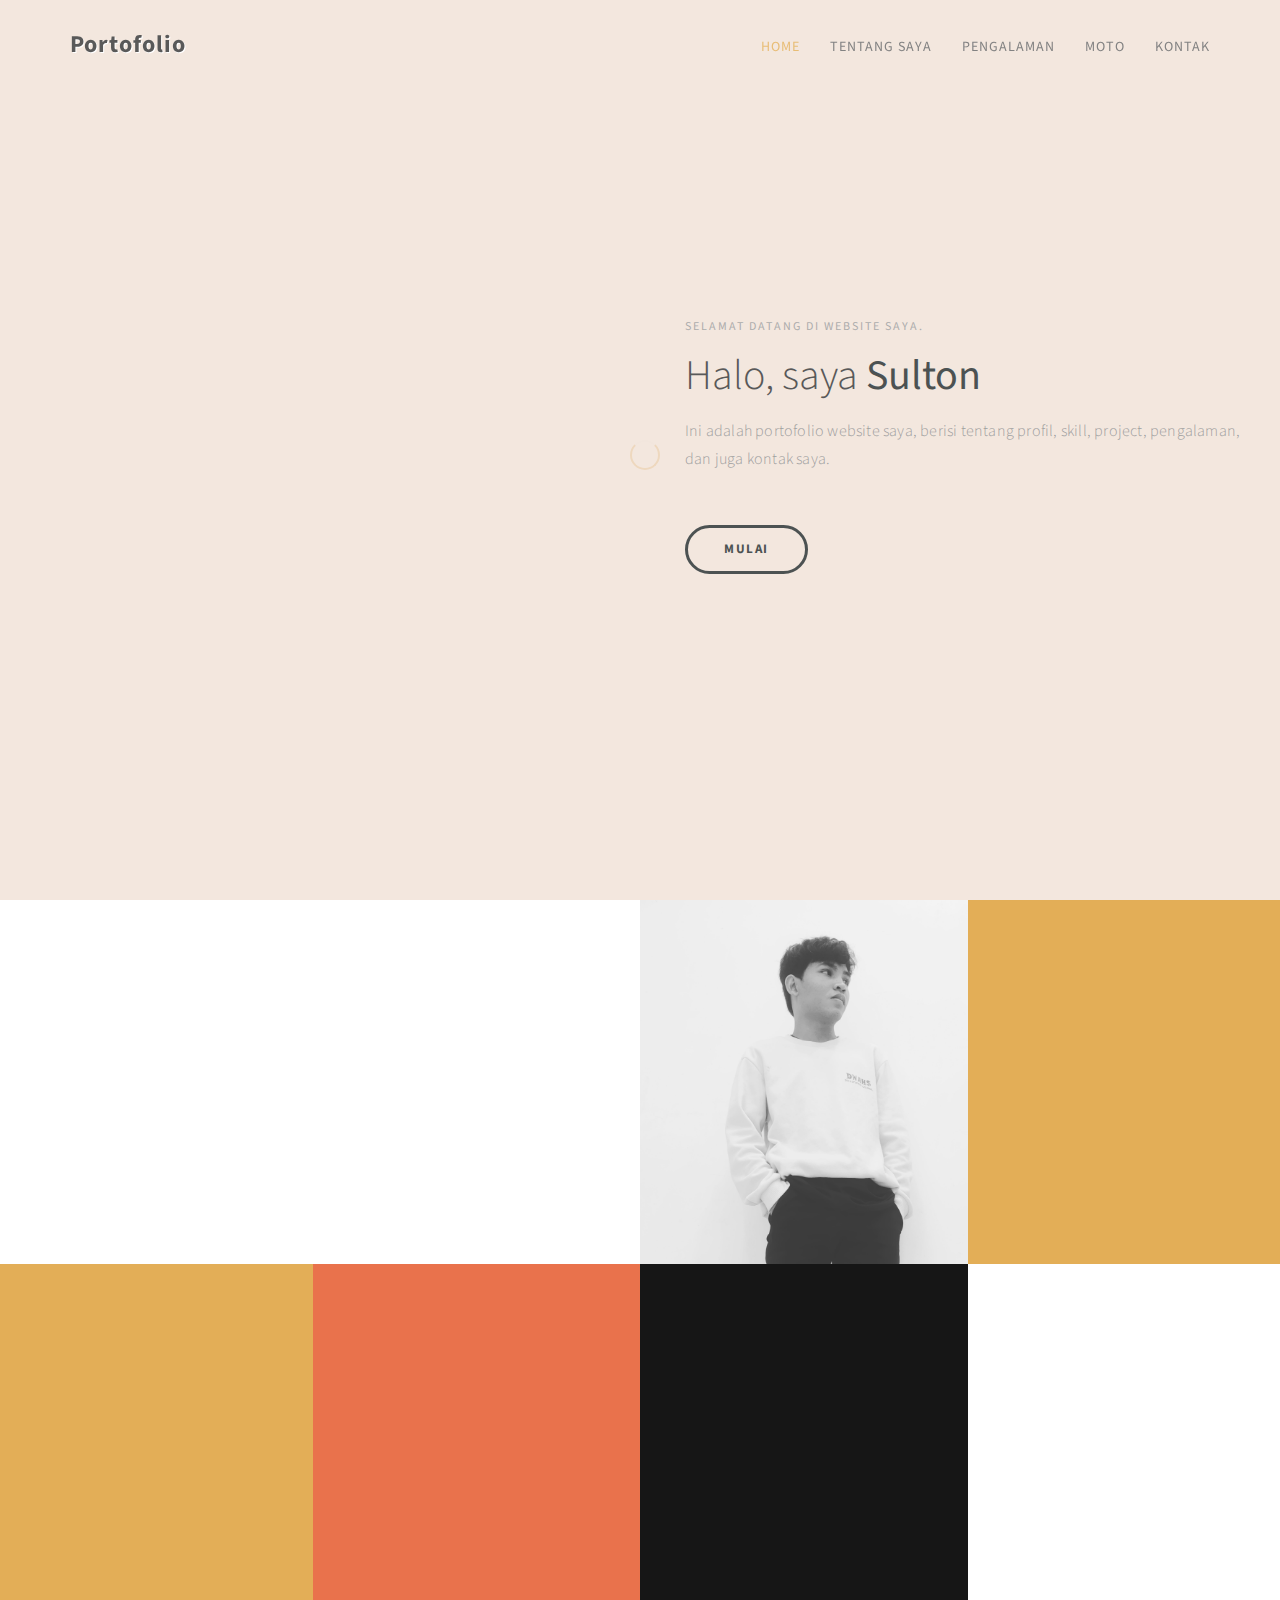
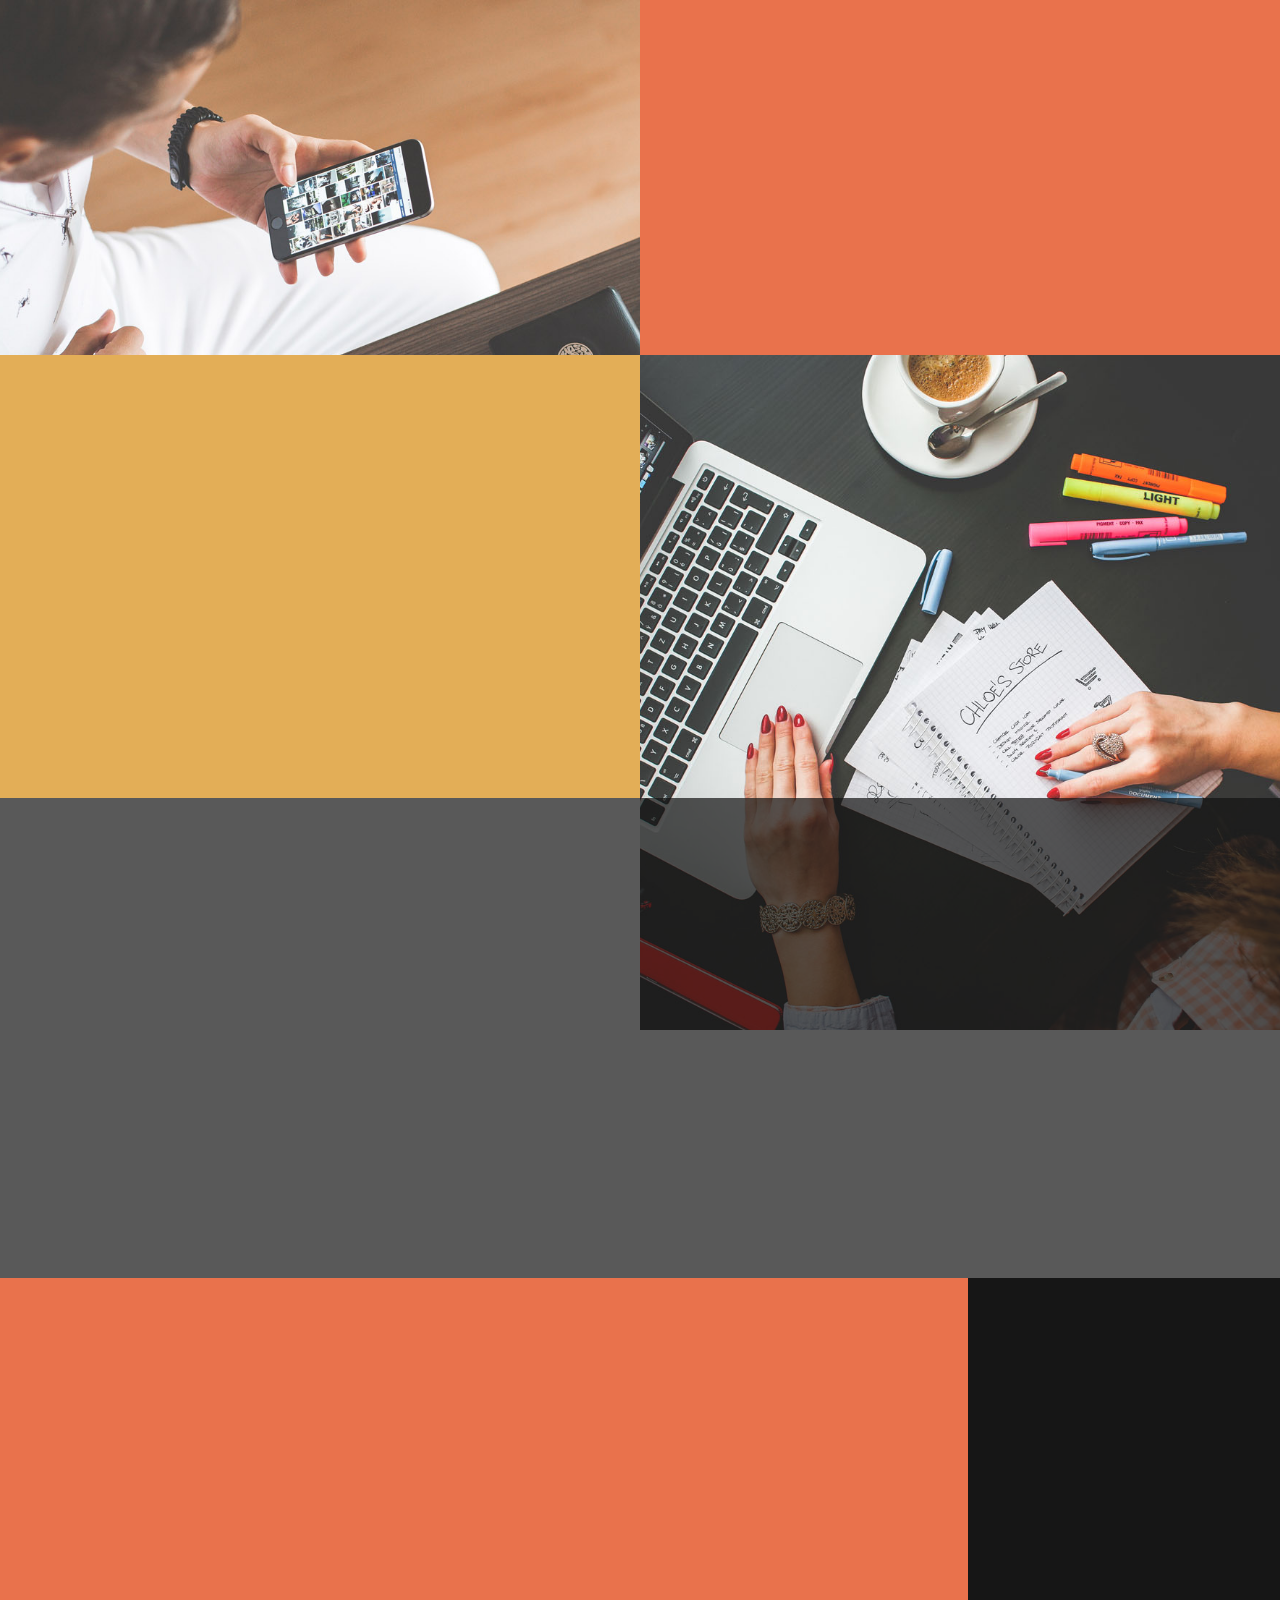
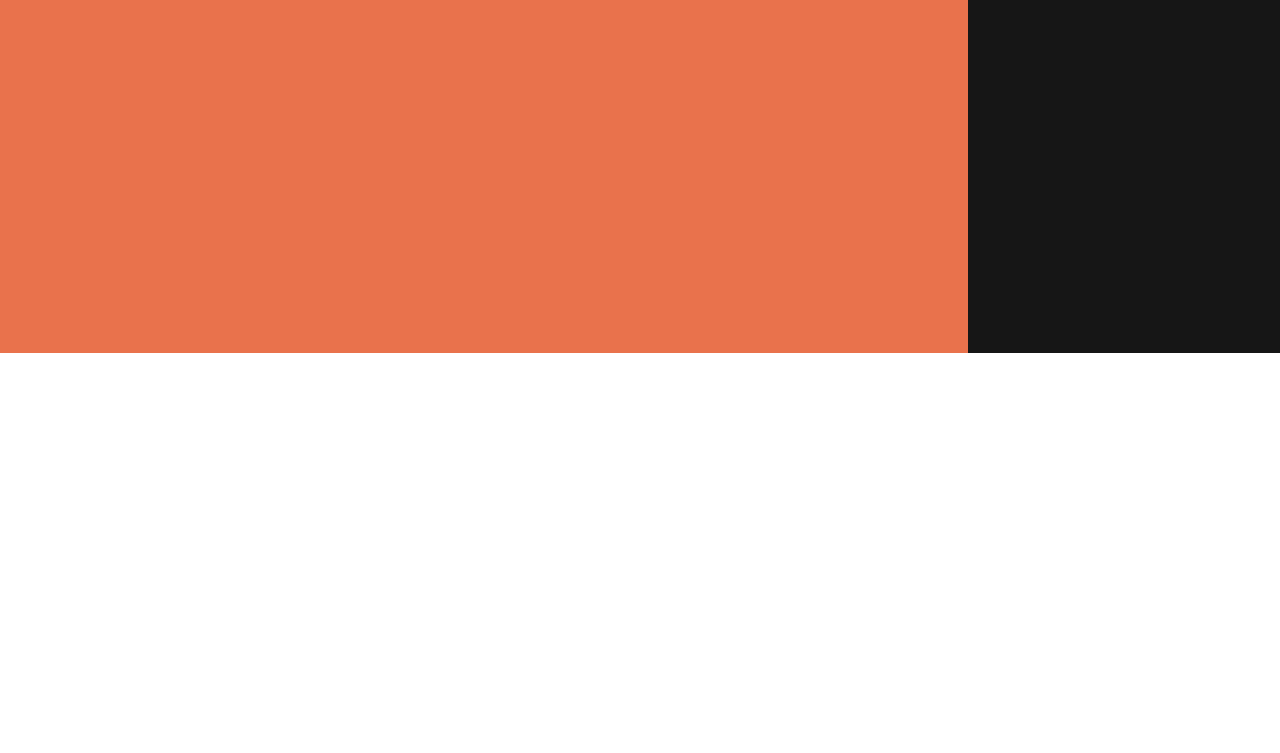
==== index.html @ 17293559 "Upload file" ====
<!DOCTYPE html>
<html lang="en">
<head>

<meta charset="UTF-8">
<meta http-equiv="X-UA-Compatible" content="IE=Edge">
<meta name="description" content="">
<meta name="keywords" content="">
<meta name="author" content="">
<meta name="viewport" content="width=device-width, initial-scale=1, maximum-scale=1">

<title>Portofolio - Yanuar Arga Sulthony</title>

<link rel="stylesheet" href="css/bootstrap.min.css">
<link rel="stylesheet" href="css/animate.css">
<link rel="stylesheet" href="css/font-awesome.min.css">
<link rel="stylesheet" href="css/templatemo-style.css">

<link href="https://fonts.googleapis.com/css?family=Source+Sans+Pro:300,400,700" rel="stylesheet">

</head>
<body data-spy="scroll" data-target=".navbar-collapse" data-offset="50">


<!-- PRE LOADER -->

<div class="preloader">
     <div class="spinner">
          <span class="spinner-rotate"></span>
     </div>
</div>


<!-- Navigation Section -->

<div class="navbar navbar-fixed-top custom-navbar" role="navigation">
     <div class="container">

          <!-- navbar header -->
          <div class="navbar-header">
               <button class="navbar-toggle" data-toggle="collapse" data-target=".navbar-collapse">
                    <span class="icon icon-bar"></span>
                    <span class="icon icon-bar"></span>
                    <span class="icon icon-bar"></span>
               </button>
               <a href="#" class="navbar-brand">Portofolio</a>
          </div>

          <div class="collapse navbar-collapse">
               <ul class="nav navbar-nav navbar-right">
                    <li><a href="#home" class="smoothScroll">Home</a></li>
                    <li><a href="#about" class="smoothScroll">Tentang Saya</a></li>
                    <li><a href="#experience" class="smoothScroll">Pengalaman</a></li>
                    <li><a href="#quotes" class="smoothScroll">Moto</a></li>
                    <li><a href="#contact" class="smoothScroll">Kontak</a></li>
               </ul>
          </div>

     </div>
</div>


<!-- Home Section -->

<section id="home" class="parallax-section">
     <div class="container">
          <div class="row">

               <div class="col-md-6 col-sm-6">
                    <div class="home-img"></div>
               </div>

               <div class="col-md-6 col-sm-6">
                    <div class="home-thumb">
                         <div class="section-title">
                              <h4 class="wow fadeInUp" data-wow-delay="0.3s">selamat datang di website saya.</h4>
                              <h1 class="wow fadeInUp" data-wow-delay="0.6s">Halo, saya <strong>Sulton</strong></h1>
                              <p class="wow fadeInUp" data-wow-delay="0.9s">Ini adalah portofolio website saya, berisi tentang profil, skill, project, pengalaman, dan juga kontak saya.</p>
                              
                              <a href="#about" class="wow fadeInUp smoothScroll section-btn btn btn-success" data-wow-delay="1.4s">Mulai</a>
                              
                         </div>
                    </div>
               </div>


          </div>
     </div>
</section>


<!-- About Section -->

<section id="about" class="parallax-section">
     <div class="container">
          <div class="row">

               <div class="col-md-6 col-sm-12">
                    <div class="about-thumb">
                         <div class="wow fadeInUp section-title" data-wow-delay="0.4s">
                              <h1>Perkenalan</h1>
                              <p class="color-yellow">Halo Semuanya!!</p>
                         </div>
                         <div class="wow fadeInUp" data-wow-delay="0.8s">
                              <p>Nama saya Yanuar Arga Sulthony, lahir di Kota Surabaya, Jawa Timur pada tanggal
                                   14 Januari 2003.
                              </p>
                              <p>Saya adalah seorang Fresh Graduate lulusan SMK jurusan Rekayasa Perangkat Lunak,
                                   yang lulus pada tahun 2021.
                              </p>
                         </div>
                    </div>
               </div>

               <div class="col-md-3 col-sm-6">
                    <div class="background-image about-img"></div>
               </div>

               <div class="bg-yellow col-md-3 col-sm-6">
                    <div class="skill-thumb">
                         <div class="wow fadeInUp section-title color-white" data-wow-delay="1.2s">
                              <h1>Skill Saya</h1>
                              <p class="color-white">Web Developer & Desain Grafis</p>
                         </div>

                         <div class=" wow fadeInUp skills-thumb" data-wow-delay="1.6s">
                         <strong>Coreldraw, Photoshop, Adobe Illustrator</strong>
                              <span class="color-white pull-right">85%</span>
                                   <div class="progress">
                                        <div class="progress-bar progress-bar-primary" role="progressbar" aria-valuenow="90" aria-valuemin="0" aria-valuemax="100" style="width: 85%;"></div>
                                   </div>

                         <strong>Backend (PHP & MySQL)</strong>
                              <span class="color-white pull-right">70%</span>
                                   <div class="progress">
                                        <div class="progress-bar progress-bar-primary" role="progressbar" aria-valuenow="70" aria-valuemin="0" aria-valuemax="100" style="width: 70%;"></div>
                                   </div>

                         <strong>HTML5 & CSS3</strong>
                              <span class="color-white pull-right">80%</span>
                                   <div class="progress">
                                        <div class="progress-bar progress-bar-primary" role="progressbar" aria-valuenow="80" aria-valuemin="0" aria-valuemax="100" style="width: 80%;"></div>
                                   </div>
                         </div>

                    </div>
               </div>

          </div>
     </div>
</section>


<!-- Service Section -->

<section id="service" class="parallax-section">
     <div class="container">
          <div class="row">

               <div class="bg-yellow col-md-3 col-sm-6">
                    <div class="wow fadeInUp color-white service-thumb" data-wow-delay="0.8s">
                         <i class="fa fa-desktop"></i>
                              <h3>Desain Grafis</h3>
                              <p class="color-white">Saya mampu embuat sebuah desain poster, flyer, kemasan, logo, dan juga desain lainnya.</p>
                    </div>
               </div>

               <div class="col-md-3 col-sm-6">
                    <div class="wow fadeInUp color-white service-thumb" data-wow-delay="1.2s">
                         <i class="fa fa-paper-plane"></i>
                              <h3>Media Marketing</h3>
                              <p class="color-white">Saya mampu memasarkan sebuah produk melalui sebuah sosial media seperti instagram.</p>
                    </div>
               </div>

               <div class="bg-dark col-md-3 col-sm-6">
                    <div class="wow fadeInUp color-white service-thumb" data-wow-delay="1.6s">
                         <i class="fa fa-table"></i>
                              <h3>Software</h3>
                              <p class="color-white">Saya pernah membuat beberapa software sederhana seperti absen mahasiswa.</p>
                    </div>
               </div>

               <div class="bg-white col-md-3 col-sm-6">
                    <div class="wow fadeInUp service-thumb" data-wow-delay="1.8s">
                         <i class="fa fa-html5"></i>
                              <h3>Coding</h3>
                              <p>Saya mampu membuat website dengan menggunakan html,css serta Php dan SQL</p>
                    </div>
               </div>

          </div>
     </div>
</section>


<!-- Experience Section -->

<section id="experience" class="parallax-section">
     <div class="container">
          <div class="row">

               <div class="col-md-6 col-sm-6">
                    <div class="background-image experience-img"></div>
               </div>

               <div class="col-md-6 col-sm-6">
                    <div class="color-white experience-thumb">
                         <div class="wow fadeInUp section-title" data-wow-delay="0.8s">
                              <h1>Pengalaman Saya</h1>
                              <p class="color-white">Perusahaan sebelumnya dan Pekerjaan Saya.</p>
                         </div>

                         <div class="wow fadeInUp color-white media" data-wow-delay="1.2s">
                              <div class="media-object media-left">
                                   <i class="fa fa-laptop"></i>
                              </div>
                              <div class="media-body">
                                   <h3 class="media-heading">Web Developer - PT Quantum Leap<small> <br>2019 Dec - 2020 Mar</small></h3>
                                   <p class="color-white">Pengalaman pertama saya adalah magang di sebuah perusahan Software House (PT Quantum Leap) sebagai web developer.</p>
                              </div>
                         </div>
                         <!--
                         <div class="wow fadeInUp color-white media" data-wow-delay="1.6s">
                              <div class="media-object media-left">
                                   <i class="fa fa-laptop"></i>
                              </div>
                              <div class="media-body">
                                   <h3 class="media-heading">Web Designer <small>2015 Oct - 2017 Jan</small></h3>
                                   <p class="color-white">Lorem ipsum dolor sit amet, consectetur adipisicing elit.</p>
                              </div>
                         </div>
                         -->
                    </div>
               </div>

          </div>
     </div>
</section>


<!-- Education Section -->

<section id="education" class="parallax-section">
     <div class="container">
          <div class="row">

               <div class="col-md-6 col-sm-6">
                    <div class="color-white education-thumb">
                         <div class="wow fadeInUp section-title" data-wow-delay="0.8s">
                              <h1>Pendidikan Saya</h1>
                              <p class="color-white">Pendidikan Saya Sebelumnya.</p>
                         </div>

                         <div class="wow fadeInUp color-white media" data-wow-delay="1.2s">
                              <div class="media-object media-left">
                                   <i class="fa fa-laptop"></i>
                              </div>
                              <div class="media-body">
                                   <h3 class="media-heading">SMK 17 Agustus 1945 <small>2018 Jul - 2021 Jun</small></h3>
                                   <p class="color-white">Pendidikan terakhir saya adalah SMK jurusan Rekayasa Perangkat Lunak </p>
                              </div>
                         </div>

                         <div class="wow fadeInUp color-white media" data-wow-delay="1.6s">
                              <div class="media-object media-left">
                                   <i class="fa fa-laptop"></i>
                              </div>
                              <div class="media-body">
                                   <h3 class="media-heading">Pelatihan Desain Grafis <small>2022 Sep - 2022 Oct</small></h3>
                                   <p class="color-white">Selain pendidikan sekolah saya mengikuti pelatihan Kerja dari DISNAKER Surabaya pada bidang Desain Grafis</p>
                              </div>
                         </div>

                    </div>
               </div>

               <div class="col-md-6 col-sm-6">
                    <div class="background-image education-img"></div>
               </div>

          </div>
     </div>
</section>


<!-- Quotes Section -->

<section id="quotes" class="parallax-section">
     <div class="overlay"></div>
     <div class="container">
          <div class="row">

               <div class="col-md-offset-1 col-md-10 col-sm-12">
                    <i class="wow fadeInUp fa fa-star" data-wow-delay="0.6s"></i>
                    <h2 class="wow fadeInUp" data-wow-delay="0.8s">Jangan biarkan manusia menatap langit penuh harap, biarkan langit gelap selamanya.</h2>
                    <p class="wow fadeInUp" data-wow-delay="1s">Quotes di atas merupakan moto hidup saya, yang terinspirasi oleh komunitas Surabaya Hacker Link.</p>
               </div>

          </div>
     </div>
</section>


<!-- Contact Section -->

<section id="contact" class="parallax-section">
     <div class="container">
          <div class="row">

               <div class="col-md-6 col-sm-12">
                    <div class="contact-form">
                         <div class="wow fadeInUp section-title" data-wow-delay="0.2s">
                              <h1 class="color-white">Say hello..</h1>
                              <p class="color-white">Silahkan kirimi saya pesan jika ada yang ingin anda tanyakan.</p>
                         </div>

                         <div id="contact-form">
                              <form action="mailto:sultoncungkring38@gmail.com" method="post">
                                   <div class="wow fadeInUp" data-wow-delay="1s">
                                        <input name="fullname" type="text" class="form-control" id="fullname" placeholder="Your Name">
                                   </div>
                                   <div class="wow fadeInUp" data-wow-delay="1.2s">
                                        <input name="email" type="email" class="form-control" id="email" placeholder="Your Email">
                                   </div>
                                   <div class="wow fadeInUp" data-wow-delay="1.4s">
                                        <textarea name="message" rows="5" class="form-control" id="message" placeholder="Write your message..."></textarea>
                                   </div>
                                   <div class="wow fadeInUp col-md-6 col-sm-8" data-wow-delay="1.6s">
                                        <input name="submit" type="submit" class="form-control" id="submit" value="Send">
                                   </div>
                              </form>
                         </div>

                    </div>
               </div>

               <div class="col-md-3 col-sm-6">
                    <div class="background-image contact-img"></div>
               </div>

               <div class="bg-dark col-md-3 col-sm-6">
                    <div class="contact-thumb">
                         <div class="wow fadeInUp contact-info" data-wow-delay="0.6s">
                              <h3 class="color-white">Visit my office</h3>
                              <p> - </p>
                         </div>

                         <div class="wow fadeInUp contact-info" data-wow-delay="0.8s">
                              <h3 class="color-white">Contact.</h3>
                              <p><i class="fa fa-phone"></i> +62 838 5170 2240</p>
                              <p><i class="fa fa-envelope-o"></i> <a href="mailto:sultoncungkring38@gmail.com">sulton@gmail.com</a></p>
                              <p><i class="fa fa-globe"></i> <a href="https://www.cyberton.my.id">cyberton.my.id</a></p>
                         </div>

                    </div>
               </div>

          </div>
     </div>
</section>


<!-- Footer Section -->

<footer>
	<div class="container">
		<div class="row">

               <div class="col-md-12 col-sm-12">
                    <div class="wow fadeInUp footer-copyright" data-wow-delay="1.8s">
                         <p>Copyright &copy; 2022 Cyberton
                    
                    | Design: TemplateMo</p>
                    </div>
				<ul class="wow fadeInUp social-icon" data-wow-delay="2s">
                         <li><a href="#" class="fa fa-facebook"></a></li>
                         <li><a href="#" class="fa fa-twitter"></a></li>
                         <li><a href="#" class="fa fa-google-plus"></a></li>
                         <li><a href="#" class="fa fa-dribbble"></a></li>
                         <li><a href="#" class="fa fa-linkedin"></a></li>
                    </ul>
               </div>
			
		</div>
	</div>
</footer>

<!-- SCRIPTS -->

<script src="js/jquery.js"></script>
<script src="js/bootstrap.min.js"></script>
<script src="js/jquery.parallax.js"></script>
<script src="js/smoothscroll.js"></script>
<script src="js/wow.min.js"></script>
<script src="js/custom.js"></script>

</body>
</html>
---- css/templatemo-style.css ----
body {
	background: #ffffff;
    font-family: 'Source Sans Pro', sans-serif;
    font-style: normal;
	font-weight: 300;
    overflow-x: hidden;
}

html,body {
  width: 100%;
  height: 100%;
}


/*---------------------------------------
    Typorgraphy              
-----------------------------------------*/

h1,h2,h3,h4,h5,h6 {
  font-style: normal;
  font-weight: 300;
}

h1,h2,h3 {
  font-weight: 300;
}

h1 {
  font-size: 42px;
  padding-bottom: 14px;
  margin-bottom: 0px;
}

h2 {
  font-size: 42px;
  line-height: 52px;
  margin-top: 0px;
}

h3 {
  font-size: 26px;
  line-height: 32px;
  padding-bottom: 6px;
}

h4 {
  color: #999;
  font-size: 12px;
  font-weight: normal;
  letter-spacing: 2px;
  text-transform: uppercase;
  padding-top: 6px;
}

h5 {
  color: #666666;
}

strong {
  color: #232B2B;
  font-weight: normal;
}

p {
    color: #888;
    font-size: 16px;
    font-weight: 300;
    line-height: 28px;
    letter-spacing: 0.2px;
}

.section-btn {
  background-color: transparent;
  border: 3px solid #232B2B;
  border-radius: 100px;
  color: #232B2B;
  font-size: 13px;
  font-weight: bold;
  letter-spacing: 1.6px;
  padding: 12px 36px;
  margin-top: 42px;
  transition: all 0.4s ease-in-out;
  text-transform: uppercase;
}

.section-btn:hover {
  background: #E3AE57;
  border-color: transparent;
  color: #ffffff;
}

.btn-success:focus {
  background-color: #000;
  border-color: transparent;
}

.parallax-section {
  background-attachment: fixed !important;
  background-size: cover !important;
}

.section-title {
  position: relative;
  padding-bottom: 22px;
}

#about,
#service,
#experience,
#education,
#contact {
  position: relative;
}

#home .container,
#about .container, 
#experience .container,
#service .container,
#education .container,
#contact .container {
  width: 100%;
  padding: 0;
  margin: 0;
}

#experience .experience-thumb,
#education .education-thumb  {
  padding: 22px 42px 42px 42px;
}

#service,
#quotes,
footer {
  text-align: center;
}

#experience,
#education {
  background: #E9724C;
}

.background-image {
    background-position: 50% 50% !important;
    background-size: cover !important;
    width: 100%;
    height: 100%;
    min-height: 75vh;
    position: absolute;
    top: 0;
    right: 0;
    bottom: 0;
    left: 0;
}

.color-white {
  color: #ffffff;
}

.color-yellow {
  color: #E3AE57;
}

.bg-yellow {
  background: #E3AE57;
}

.bg-white {
  background: #ffffff;
}

.bg-dark {
  background: #161616;
}



/*---------------------------------------
    General               
-----------------------------------------*/

html{
  -webkit-font-smoothing: antialiased;
}

a {
  color: #E3AE57;
  -webkit-transition: 0.5s;
  -o-transition: 0.5s;
  transition: 0.5s;
  text-decoration: none !important;
}
a:hover, a:active, a:focus {
  color: #E3AE57;
  outline: none;
}

* {
  -webkit-box-sizing: border-box;
  -moz-box-sizing: border-box;
  box-sizing: border-box;
}

*:before,
*:after {
  -webkit-box-sizing: border-box;
  -moz-box-sizing: border-box;
  box-sizing: border-box;
}



/*---------------------------------------
    Preloader section              
-----------------------------------------*/

.preloader {
  position: fixed;
  top: 0;
  left: 0;
  width: 100%;
  height: 100%;
  z-index: 99999;
  display: flex;
  flex-flow: row nowrap;
  justify-content: center;
  align-items: center;
  background: none repeat scroll 0 0 #ffffff;
}

.spinner {
  border: 1px solid transparent;
  border-radius: 5px;
  position: relative;
}

.spinner:before {
  content: '';
  box-sizing: border-box;
  position: absolute;
  top: 50%;
  left: 50%;
  width: 30px;
  height: 30px;
  margin-top: -10px;
  margin-left: -10px;
  border-radius: 50%;
  border: 2px solid #E3AE57;
  border-top-color: #f9f9f9;
  animation: spinner .6s linear infinite;
}

@-webkit-@keyframes spinner {
  to {transform: rotate(360deg);}
}

@keyframes spinner {
  to {transform: rotate(360deg);}
}



/*---------------------------------------
    Navigation section              
-----------------------------------------*/

.custom-navbar {
    margin-bottom: 0;
    background-color: #ffffff;
}

.custom-navbar .navbar-brand {
    color: #333;
	text-shadow: 1px 1px #fff;
    font-weight: bold;
    font-size: 24px;
    line-height: 35px;
    letter-spacing: 1px;
}

.custom-navbar .nav li a {
    color: #666;
    font-size: 14px;
    font-weight: 400;
    letter-spacing: 1px;
    text-transform: uppercase;
    line-height: 40px;
    transition: all 0.4s ease-in-out;
}

.custom-navbar .nav li a:hover {
    background: transparent;
    color: #E3AE57;
}

.custom-navbar .navbar-nav > li > a:hover,
.custom-navbar .navbar-nav > li > a:focus {
  background-color: transparent;
}

.custom-navbar .nav li.active > a {
    background-color: transparent;
    color: #E3AE57;
}

.custom-navbar .navbar-toggle {
    border: none;
    padding-top: 10px;
}

.custom-navbar .navbar-toggle {
    background-color: transparent;
}

.custom-navbar .navbar-toggle .icon-bar {
    background: #E3AE57;
    border-color: transparent;
}

@media(min-width:768px) {
    .custom-navbar {
        padding: 12px 0;
        border-bottom: 0;
        background: 0 0; 
    }
    .custom-navbar.top-nav-collapse {
        background: #ffffff;
        box-shadow: 0px 2px 8px 0px rgba(50, 50, 50, 0.08);
        padding: 0;
    }

}



/*---------------------------------------
    Home section              
-----------------------------------------*/

#home h1 {
  padding-bottom: 18px;
}

#home .col-md-6 {
  background: #f1e2d7;
/* light blue color: #c3eafd; */
  padding-right: 0;
  padding-left: 0;
}

#home .home-img {
  background: url('../images/sul3.jpg') no-repeat;
  background-size: cover;
  background-position: 50% 50%;
  width: 100%;
  height: 100vh;
}

#home .home-thumb {
  display: -webkit-box;
  display: -webkit-flex;
  display: -ms-flexbox;
  display: flex;
  -webkit-box-align: center;
  -webkit-align-items: center;
  -ms-flex-align: center;
  align-items: center;
  height: 100vh;
  padding: 0 45px 0 45px;
}



/*---------------------------------------
   About section              
-----------------------------------------*/

#about .about-img {
    background: url('../images/sul4.jpg') no-repeat;
}

#about .about-thumb,
#about .skill-thumb {
  padding: 22px 32px 32px 32px;
}

#about .progress {
  background: #ffffff;
  border-radius: 0px;
  box-shadow: none;
  height: 2px;
}

#about .progress-bar-primary {
  background: #232B2B;
}

#about strong,
#about span {
  font-weight: bold;
  display: inline-block;
  padding-bottom: 8px;
}



/*---------------------------------------
    Service section              
-----------------------------------------*/

#service {
  background: #E9724C;
}

#service p {
  font-size: 18px;
  line-height: 30px;
}

#service .service-thumb {
  padding: 52px 22px 52px 22px;
}

#service .service-thumb .fa {
  font-size: 42px;
  padding-bottom: 22px;
}



/*---------------------------------------
    Experience section              
-----------------------------------------*/

#experience .experience-img {
  background: url('../images/experience-img.jpg') no-repeat;
}

#experience .media-heading {
  margin-bottom: 0px;
}

#experience .media .fa {
  font-size: 42px;
  margin-right: 14px;
}

#experience small {
  color: #633;
  font-weight: bold;
}

/*---------------------------------------
    Education section              
-----------------------------------------*/

#education {
  background: #E3AE57;
}

#education .education-img {
  background: url('../images/education-img.jpg') no-repeat;
}

#education .media-heading {
  margin-bottom: 0px;
}

#education .media .fa {
  font-size: 42px;
  margin-right: 14px;
}

#education small {
  color: #886D1E;
  font-weight: bold;
}



/*---------------------------------------
   Quotes section              
-----------------------------------------*/

#quotes {
    background: url('../images/quotes-bg.jpg') 50% 0 repeat-y fixed;
    background-size: cover;
    background-position: center center;
    color: #ffffff;
    position: relative;
    padding: 100px 0px;
}

#quotes .overlay {
    background: #121212;
    width: 100%;
    height: 100%;
    position: absolute;
    top: 0;
    opacity: 0.7;
}

#quotes .fa {
  font-size: 42px;
  margin-top: 32px;
  margin-bottom: 22px;
}

#quotes p {
  padding-top: 32px;
}


/*---------------------------------------
    Contact section              
-----------------------------------------*/

#contact {
  background: #E9724C;
}

#contact .contact-form,
#contact .contact-thumb {
  padding: 22px 32px 22px 32px;
  min-height: 75vh;
}

#contact .contact-img {
  background: url('../images/sul2.jpg') no-repeat;
  min-height: 75vh;
}

#contact .contact-info {
  padding-top: 6px;
  padding-bottom: 6px;
}

#contact .form-control::-moz-placeholder{color:#ffffff;opacity:1}
#contact .form-control:-ms-input-placeholder{color:#ffffff}
#contact .form-control::-webkit-input-placeholder{color:#ffffff}

#contact .form-control {
  background: transparent;
  border: none;
  border-bottom: 1px solid #E3AE57;
  border-radius: 0px;
  box-shadow: none;
  color: #ffffff;
  font-size: 18px;
  margin-top: 10px;
  margin-bottom: 25px;
  transition: all 0.4s ease-in-out;
}

#contact .form-control:focus {
  border-bottom-color: #ffffff;
}

#contact input {
  height: 45px;
}

#contact input[type="submit"] {
  background: #ffffff;
  border: 2px solid transparent;
  border-radius: 40px;
  color: #161616;
  padding-bottom: 10px;
}

#contact input[type="submit"]:hover {
  background: transparent;
  border-color: #ffffff;
  color: #ffffff;
}

#contact .fa {
  padding-right: 10px;
}



/*---------------------------------------
   Footer section              
-----------------------------------------*/

footer {
    padding: 140px 0px;
}



/*---------------------------------------
   Social icon             
-----------------------------------------*/

.social-icon {
    position: relative;
    padding: 0;
    margin: 0;
    text-align: center;
}

.social-icon li {
    display: inline-block;
    list-style: none;
}

.social-icon li a {
    border: 2px solid transparent;
    color: #999;
    border-radius: 100px;
    cursor: pointer;
    font-size: 16px;
    text-decoration: none;
    transition: all 0.4s ease-in-out;
    width: 50px;
    height: 50px;
    line-height: 50px;
    text-align: center;
    vertical-align: middle;
    position: relative;
    margin: 22px 4px 10px 4px;
}

.social-icon li a:hover {
    background: #E3AE57;
    border-color: #ffffff;
    color: #ffffff;
    transform: scale(1.1);
}



/*---------------------------------------
   Mobile Responsive         
-----------------------------------------*/

@media only screen and (max-width: 580px) {
  h1 {
    font-size: 32px;
  }

  h2 {
    font-size: 28px;
    line-height: inherit;
  }

  h3 {
    font-size: 22px;
    line-height: inherit;
  }
}

@media only screen and (max-width: 767px) {
  .custom-navbar .navbar-brand {
    line-height: 18px;
  }

  #home .home-thumb {
    height: auto;
    padding-top: 32px;
    padding-bottom: 12px;
  }

  #home .container,
  #about .container, 
  #experience .container,
  #service .container,
  #education .container,
  #contact .container {
    padding-right: 15px;
    padding-left: 15px;
  }

  #about .col-md-3,
  #experience .col-md-6,
  #education .col-md-6,
  #contact .col-md-3 {
    padding: 0;
    margin: 0;
  }

  .background-image {
    position: relative;
    min-height: 65vh;
  }
}

@media only screen and (max-width: 1024px) {
  .section-title {
    padding-bottom: 12px;
  }

  footer {
    padding: 40px 0;
  }
}
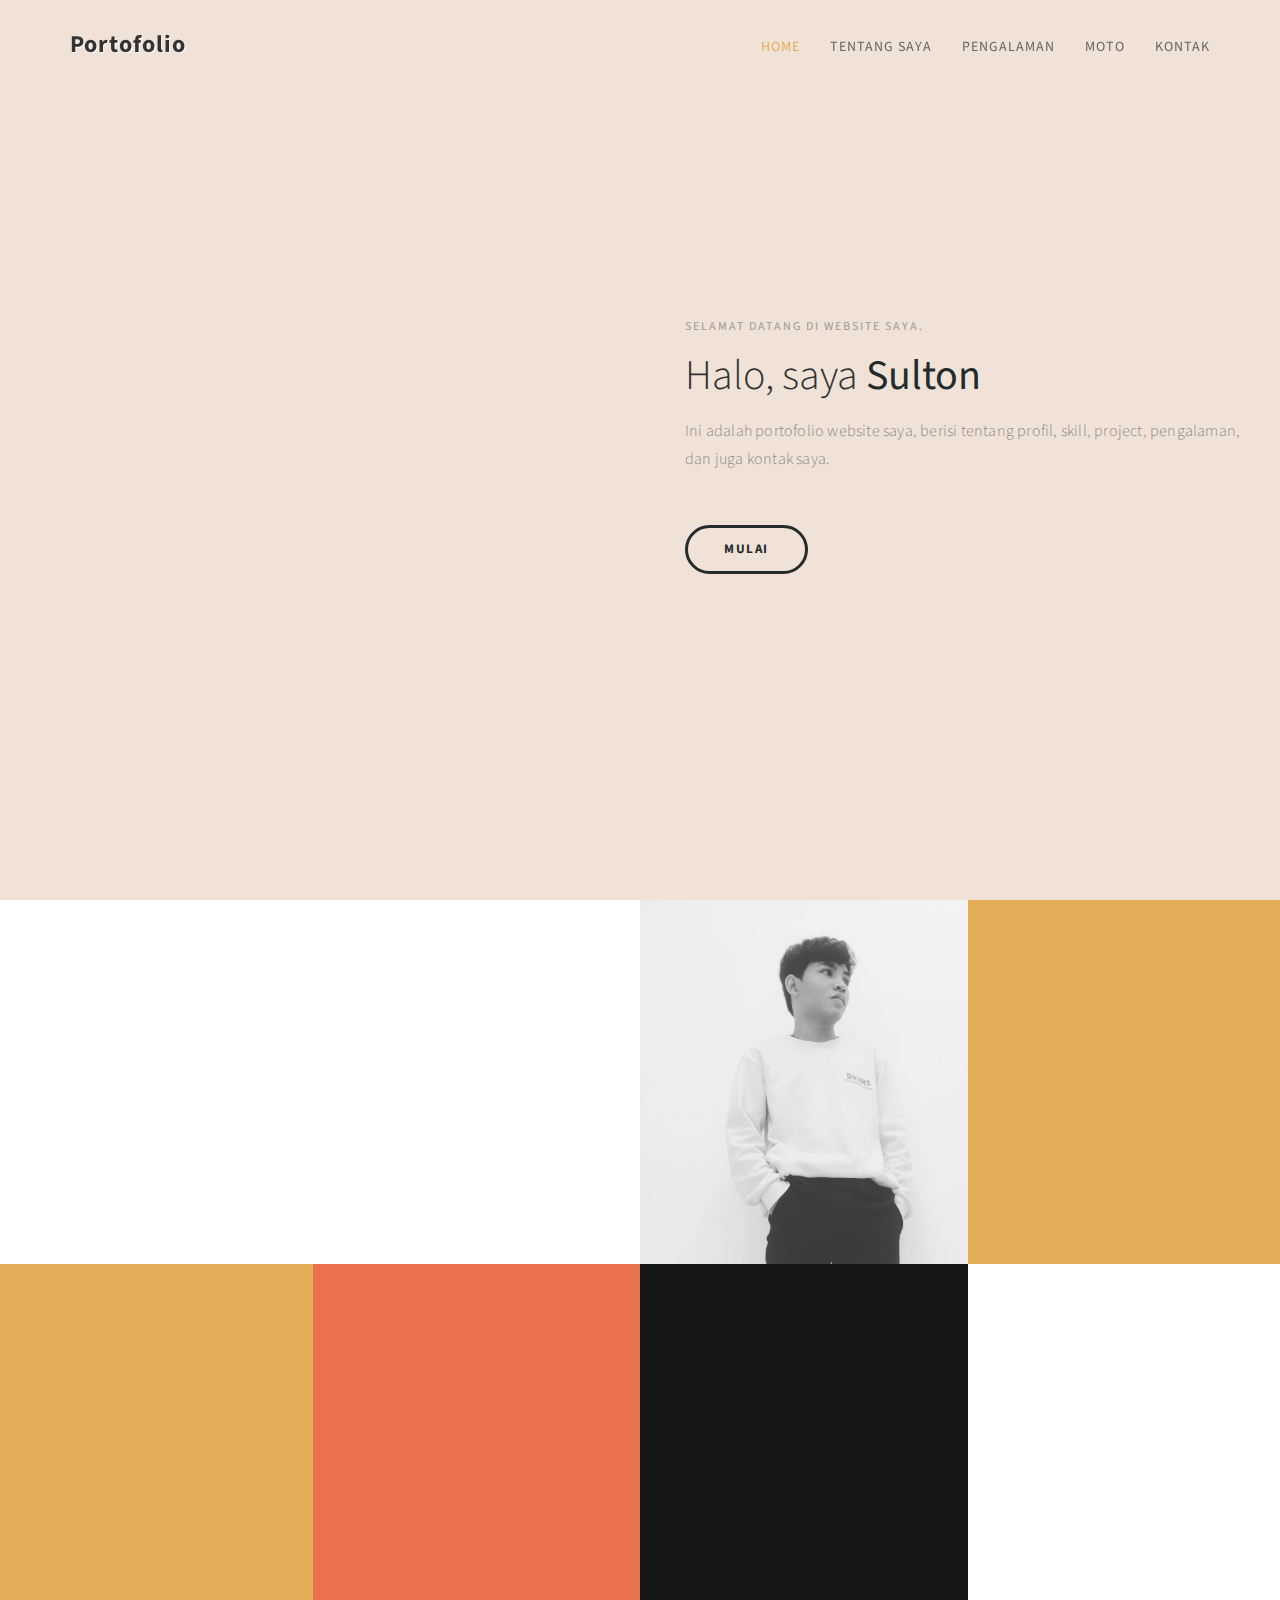
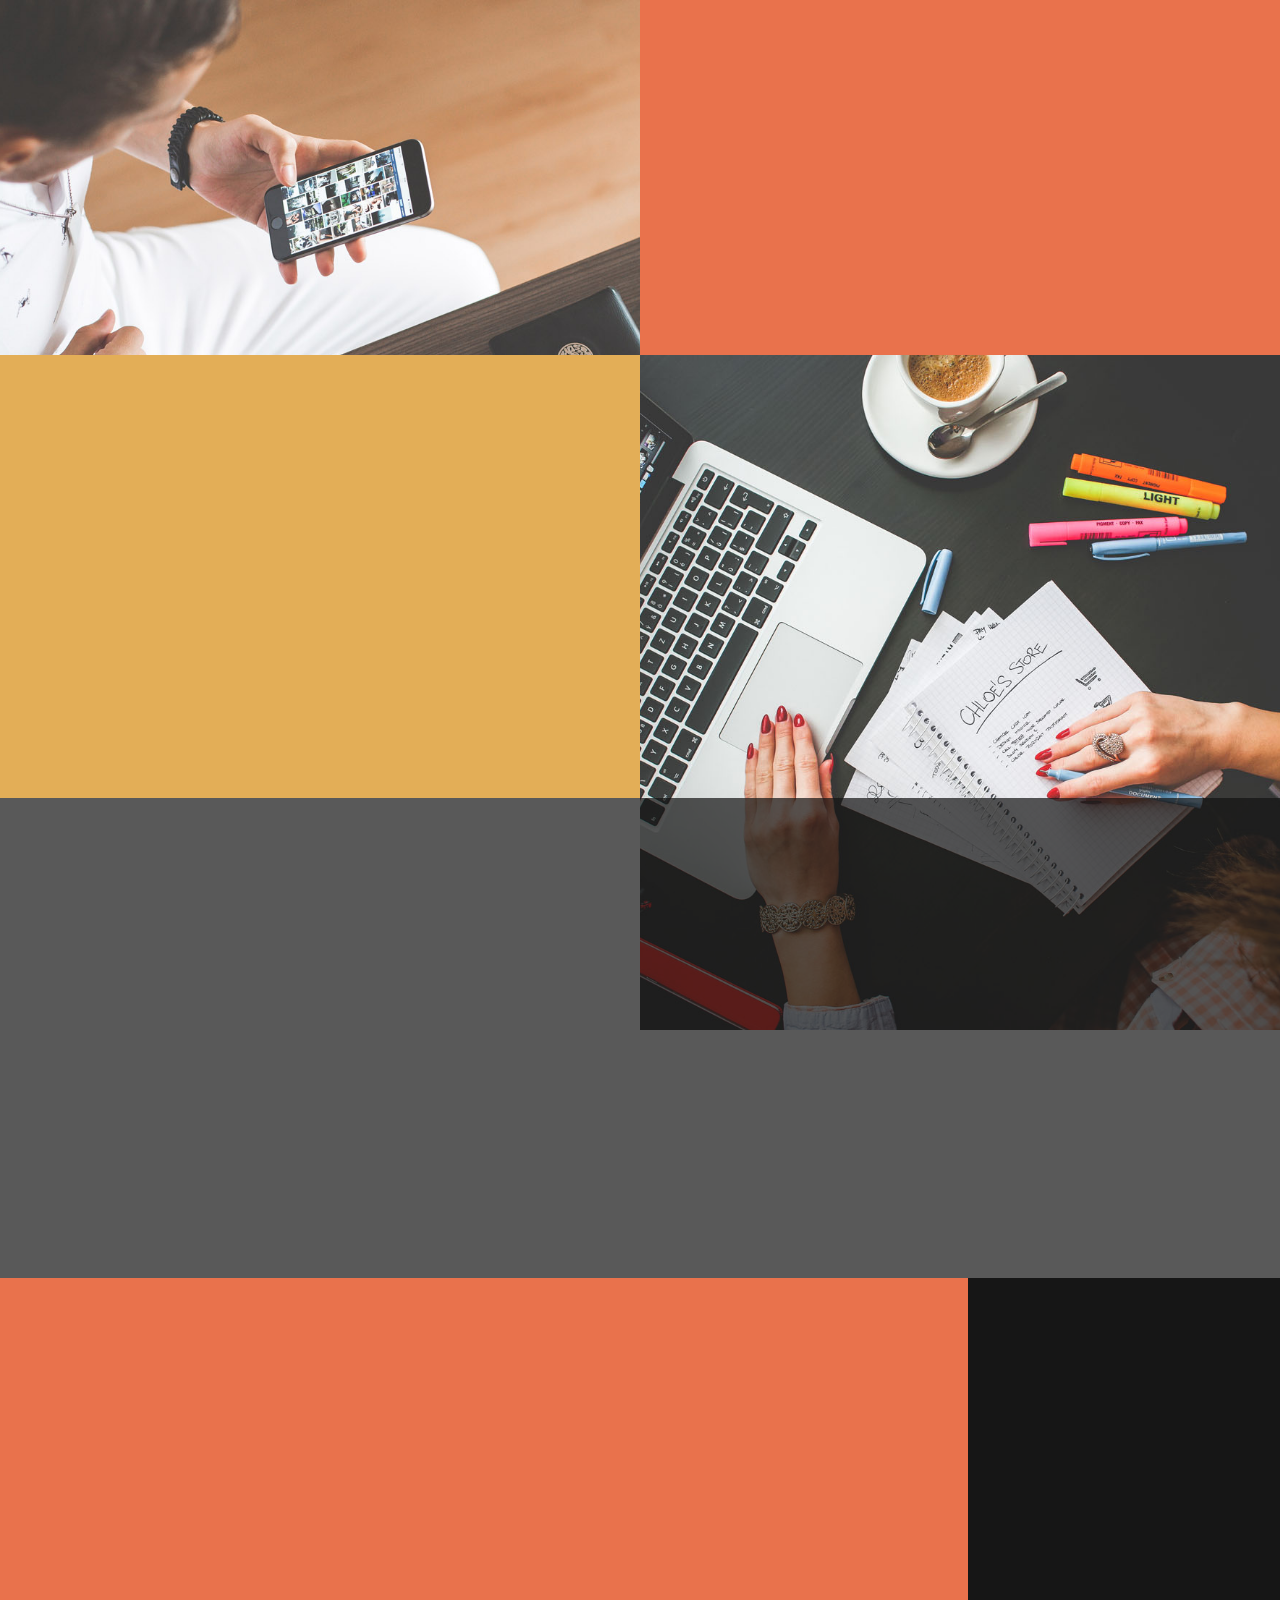
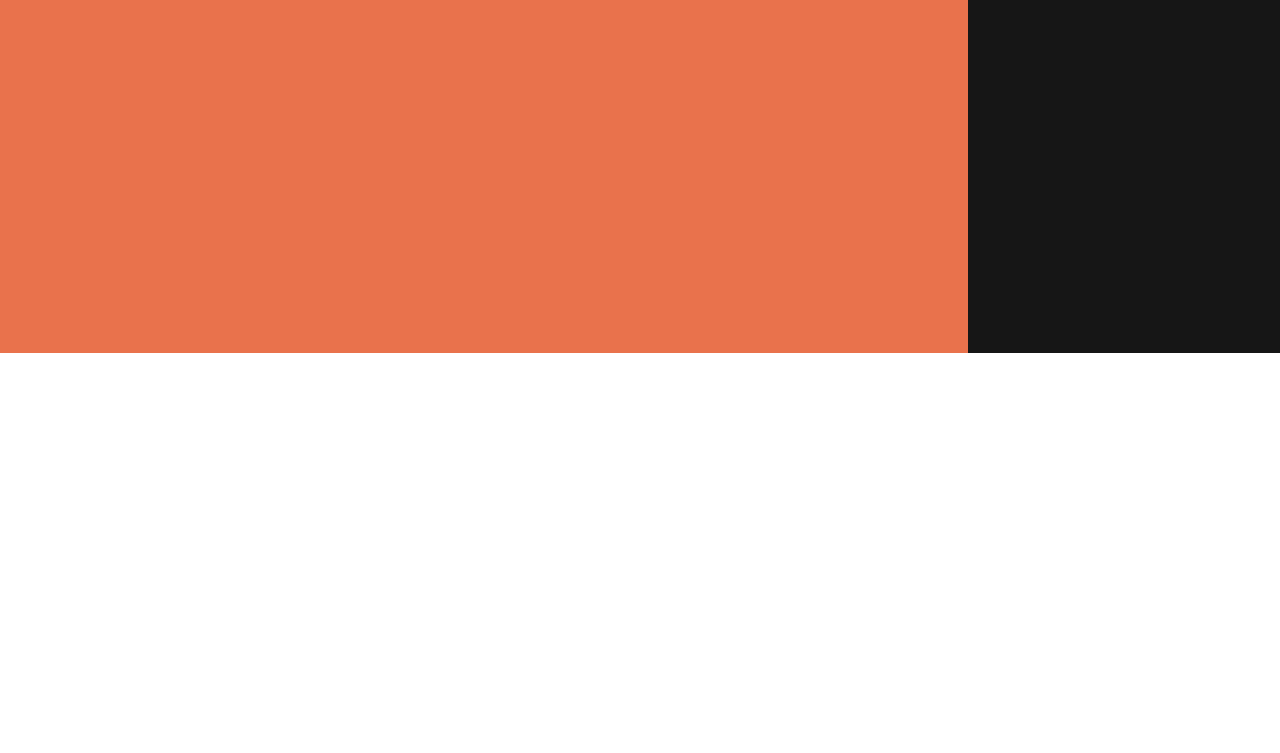
==== commit 62a1d278: "Update index.html" ====
--- a/index.html
+++ b/index.html
@@ -4,9 +4,9 @@
 
 <meta charset="UTF-8">
 <meta http-equiv="X-UA-Compatible" content="IE=Edge">
-<meta name="description" content="">
-<meta name="keywords" content="">
-<meta name="author" content="">
+<meta name="description" content="Cyberton">
+<meta name="keywords" content="Portofolio Sulton">
+<meta name="author" content="Yanuar Arga Sulthony">
 <meta name="viewport" content="width=device-width, initial-scale=1, maximum-scale=1">
 
 <title>Portofolio - Yanuar Arga Sulthony</title>
@@ -396,4 +396,4 @@
 <script src="js/custom.js"></script>
 
 </body>
-</html>+</html>
